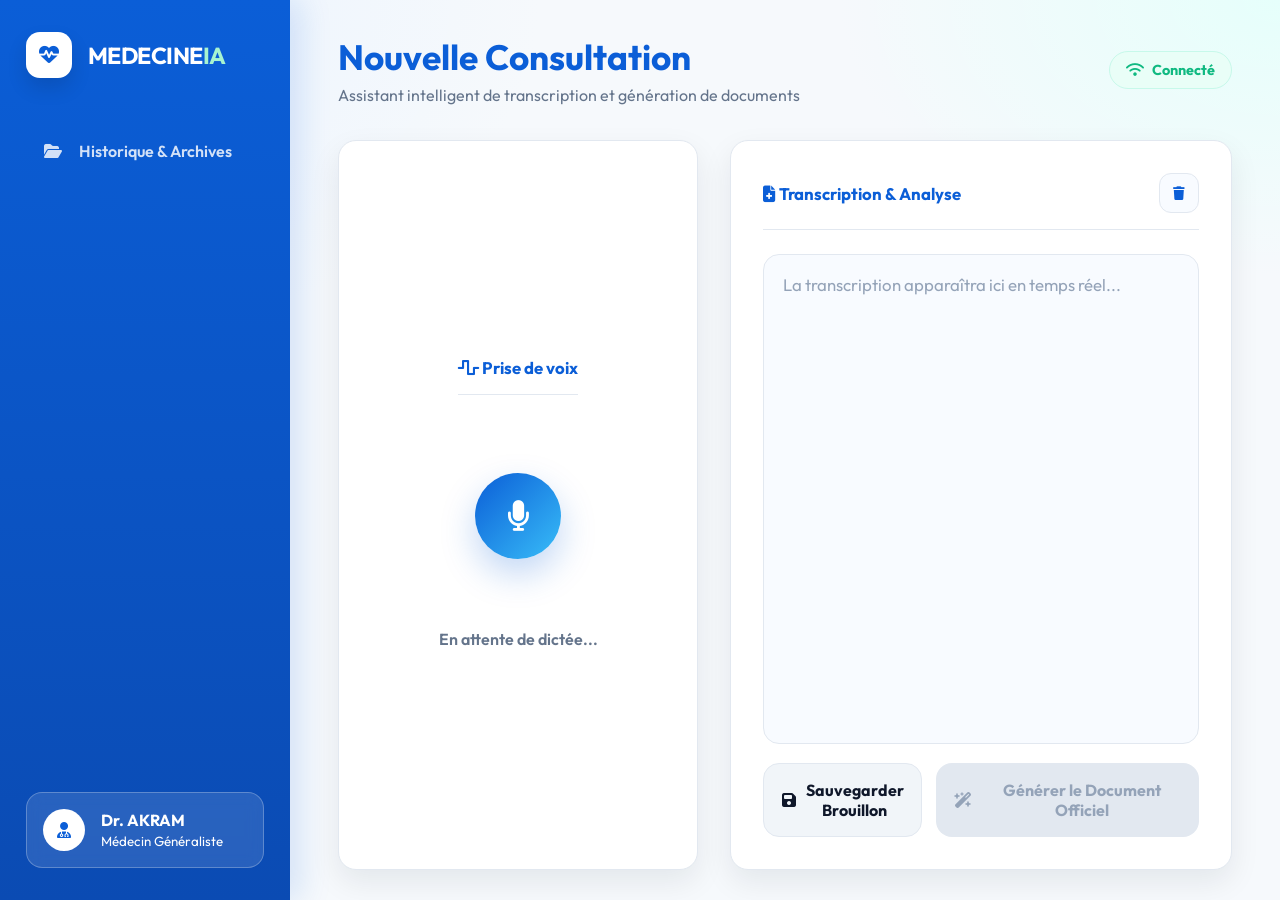
==== index.html @ 038d1749 "Initial secure commit - API keys in .env only" ====
<!DOCTYPE html>
<html lang="fr">
<head>
    <meta charset="UTF-8">
    <meta name="viewport" content="width=device-width, initial-scale=1.0">
    <title> MEDVOX | Consultation</title>
    <link href="https://fonts.googleapis.com/css2?family=Outfit:wght@300;400;500;700&display=swap" rel="stylesheet">
    <link rel="stylesheet" href="https://cdnjs.cloudflare.com/ajax/libs/font-awesome/6.4.0/css/all.min.css">
    <link rel="stylesheet" href="style.css">
</head>
<body>

    <div class="layout">
        <aside class="sidebar">
            <div class="brand">
                <div class="logo-icon"><i class="fa-solid fa-heart-pulse"></i></div>
                <div class="logo-text">MEDECINE<span>IA</span></div>
            </div>

            <nav class="menu">
                <a href="history.html">
                    <i class="fa-solid fa-folder-open"></i> <span>Historique & Archives</span>
                </a>
            </nav>

            <div class="user-card">
                <div class="avatar"><i class="fa-solid fa-user-doctor"></i></div>
                <div class="user-info">
                    <h4>Dr. AKRAM</h4>
                    <small>Médecin Généraliste</small>
                </div>
            </div>
        </aside>

        <main class="content">
            <header class="top-header">
                <div class="titles">
                    <h1>Nouvelle Consultation</h1>
                    <p>Assistant intelligent de transcription et génération de documents</p>
                </div>
                <div class="status-badge" id="connectionStatus">
                    <i class="fa-solid fa-wifi"></i> Connecté
                </div>
            </header>

            <div class="workspace">
                <div class="panel recording-panel">
                    <div class="panel-header">
                        <h3><i class="fa-solid fa-wave-square"></i> Prise de voix</h3>
                    </div>
                    
                    <div class="mic-container">
                        <div class="mic-button" id="btnRecord">
                            <i class="fa-solid fa-microphone" id="micIcon"></i>
                        </div>
                        <div class="pulse-ring"></div>
                        <div class="pulse-ring delay"></div>
                    </div>

                    <p id="status" class="status-message">En attente de dictée...</p>
                </div>

                <div class="panel result-panel">
                    <div class="panel-header">
                        <h3><i class="fa-solid fa-file-medical"></i> Transcription & Analyse</h3>
                        <div class="actions">
                            <button id="btnClear" class="icon-btn" title="Effacer"><i class="fa-solid fa-trash"></i></button>
                        </div>
                    </div>

                    <div id="aiAssistContainer" class="assist-panel" style="display:none; padding: 15px; margin-bottom: 10px; border-radius: 12px; background: rgba(255,255,255,0.5);">
                        <div style="display: flex; gap: 10px; margin-bottom: 10px;">
                            <div id="imcBadge" class="badge-assist"></div>
                            <div id="diagList" class="badge-assist blue"></div>
                        </div>
                        <div id="alertBox" class="alert-banner" style="display:none;">
                            <i class="fa-solid fa-triangle-exclamation"></i> 
                            <strong>ALERTE :</strong> <span id="alertText"></span>
                        </div>
                    </div>

                    <div class="editor-container">
                        <textarea id="rawText" placeholder="La transcription apparaîtra ici en temps réel..."></textarea>
                    </div>

                    <div class="panel-footer">
                        <button id="btnSaveDraft" class="btn-secondary">
                            <i class="fa-solid fa-floppy-disk"></i> Sauvegarder Brouillon
                        </button>

                        <button id="btnProcess" class="btn-primary" disabled>
                            <i class="fa-solid fa-wand-magic-sparkles"></i>
                            Générer le Document Officiel
                        </button>
                    </div>
                </div>
            </div>
        </main>
    </div>

    <div id="resultOverlay" class="overlay" style="display:none;">
        <div class="modal glass-effect">
            <div class="modal-header">
                <h2><i class="fa-solid fa-check-circle"></i> Document Prêt</h2>
                <button id="closeModal" class="close-icon"><i class="fa-solid fa-xmark"></i></button>
            </div>
            
            <form action="generate_pdf.php" method="POST" target="_blank">
                <div class="input-group">
                    <label>Type de Document</label>
                    <div class="input-wrapper">
                        <i class="fa-solid fa-tag"></i>
                        <input type="text" name="doc_title" id="docTitle" readonly>
                    </div>
                </div>
                <div class="input-group">
                    <label>Contenu Médical Structuré</label>
                    <div class="textarea-wrapper">
                        <textarea name="doc_content" id="docContent" required></textarea>
                    </div>
                </div>
                <button type="submit" class="btn-success">
                    <i class="fa-solid fa-print"></i> Valider & Imprimer PDF
                </button>
            </form>
        </div>
    </div>

    <script src="script.js"></script>
</body>
</html>
---- style.css ----
/* ======= Base & Theme (Medical) ======= */
:root {
    --primary: #0b5ed7;
    --primary-dark: #0a4db0;
    --secondary: #10b981;
    --secondary-dark: #0f9f7a;
    --accent: #38bdf8;
    --accent-soft: #e0f2fe;
    --danger: #ef4444;
    --bg: #f6f9fc;
    --bg-2: #eef5ff;
    --panel: #ffffff;
    --panel-soft: #f8fbff;
    --text: #0f172a;
    --muted: #64748b;
    --border: #e2e8f0;
    --shadow: 0 12px 30px rgba(15, 23, 42, 0.08);
    --radius: 18px;
}

* { margin: 0; padding: 0; box-sizing: border-box; }

body {
    font-family: 'Outfit', sans-serif;
    background: radial-gradient(900px 600px at 0% 0%, #e9f3ff 0%, transparent 60%),
                radial-gradient(800px 500px at 100% 0%, #e6fffb 0%, transparent 55%),
                var(--bg);
    color: var(--text);
    height: 100vh;
    overflow: hidden;
}

/* LAYOUT */
.layout { display: flex; height: 100vh; }

/* SIDEBAR */
.sidebar {
    width: 290px;
    background: linear-gradient(180deg, #0b5ed7 0%, #0b4bb3 100%);
    color: #ffffff;
    display: flex;
    flex-direction: column;
    padding: 2rem 1.6rem;
    position: relative;
    box-shadow: 10px 0 30px rgba(11, 94, 215, 0.15);
    z-index: 10;
}

.brand { display: flex; align-items: center; gap: 1rem; margin-bottom: 3rem; }
.logo-icon {
    width: 46px; height: 46px;
    background: #ffffff;
    color: var(--primary);
    border-radius: 14px;
    display: flex; align-items: center; justify-content: center;
    font-size: 1.25rem;
    box-shadow: 0 10px 20px rgba(0, 0, 0, 0.12);
}
.logo-text { font-size: 1.45rem; font-weight: 700; letter-spacing: -0.5px; }
.logo-text span { color: #a7f3d0; }

.menu { display: flex; flex-direction: column; gap: 0.6rem; flex: 1; }
.menu a {
    display: flex; align-items: center; gap: 1rem;
    padding: 0.9rem 1rem;
    color: rgba(255, 255, 255, 0.82);
    text-decoration: none;
    border-radius: 14px;
    transition: 0.25s ease;
    font-weight: 600;
    border: 1px solid transparent;
}
.menu a:hover, .menu a.active {
    background: rgba(255, 255, 255, 0.16);
    color: #ffffff;
    border-color: rgba(255, 255, 255, 0.35);
    transform: translateX(4px);
}
.menu i { width: 20px; text-align: center; }

.user-card {
    display: flex; align-items: center; gap: 1rem;
    padding: 1rem;
    background: rgba(255, 255, 255, 0.12);
    border-radius: 16px;
    border: 1px solid rgba(255, 255, 255, 0.25);
    backdrop-filter: blur(8px);
}
.avatar {
    width: 42px; height: 42px;
    background: #ffffff;
    color: var(--primary);
    border-radius: 50%;
    display: flex; align-items: center; justify-content: center;
    font-weight: 700;
}

/* MAIN CONTENT */
.content { flex: 1; padding: 2.2rem 3rem; overflow-y: auto; }

.top-header {
    display: flex; justify-content: space-between; align-items: center;
    margin-bottom: 2.2rem;
}
.titles h1 { font-size: 2.2rem; font-weight: 700; color: var(--primary); }
.titles p { color: var(--muted); margin-top: 6px; }

.status-badge {
    padding: 0.55rem 1rem;
    background: #e9fef7;
    color: var(--secondary);
    border-radius: 999px;
    font-size: 0.9rem;
    font-weight: 700;
    display: flex; align-items: center; gap: 8px;
    border: 1px solid #c7f9ea;
}

.workspace {
    display: grid;
    grid-template-columns: 360px 1fr;
    gap: 2rem;
    height: calc(100vh - 170px);
}

/* PANELS */
.panel {
    background: var(--panel);
    border-radius: var(--radius);
    padding: 2rem;
    box-shadow: var(--shadow);
    display: flex; flex-direction: column;
    border: 1px solid var(--border);
}

.panel-header {
    display: flex; justify-content: space-between; align-items: center;
    margin-bottom: 1.5rem;
    padding-bottom: 1rem;
    border-bottom: 1px solid var(--border);
}
.panel-header h3 { font-size: 1.05rem; color: var(--primary); font-weight: 700; }

.actions { display: flex; gap: 0.5rem; }
.icon-btn {
    border: 1px solid var(--border);
    background: var(--panel-soft);
    color: var(--primary);
    width: 40px; height: 40px;
    border-radius: 12px;
    cursor: pointer;
    transition: 0.2s ease;
}
.icon-btn:hover { background: #e9f3ff; border-color: #cfe3ff; }

/* MICROPHONE */
.recording-panel { align-items: center; justify-content: center; text-align: center; position: relative; overflow: hidden; }
.mic-container { position: relative; width: 130px; height: 130px; display: flex; align-items: center; justify-content: center; margin: 2rem 0; }
.mic-button {
    width: 86px; height: 86px;
    background: linear-gradient(135deg, var(--primary), var(--accent));
    border-radius: 50%;
    display: flex; align-items: center; justify-content: center;
    color: white; font-size: 1.9rem;
    cursor: pointer;
    z-index: 2;
    transition: 0.25s ease;
    box-shadow: 0 15px 35px rgba(11, 94, 215, 0.25);
}
.mic-button:hover { transform: scale(1.06); }

.recording .mic-button { background: linear-gradient(135deg, #fb7185, #ef4444); box-shadow: 0 15px 35px rgba(239, 68, 68, 0.35); }
.pulse-ring {
    position: absolute; width: 100%; height: 100%;
    border-radius: 50%; border: 2px solid rgba(11, 94, 215, 0.35);
    opacity: 0; transform: scale(0.8);
}
.recording .pulse-ring { animation: pulse 2s infinite; }
.recording .pulse-ring.delay { animation-delay: 0.5s; }

@keyframes pulse {
    0% { transform: scale(0.8); opacity: 0.6; }
    100% { transform: scale(2.1); opacity: 0; }
}

.status-message {
    font-weight: 600; color: var(--muted);
    margin-top: 1rem; min-height: 24px;
}

/* ASSISTANT */
.assist-panel { background: #f7fbff; border: 1px solid #e1f0ff; }
.badge-assist {
    background: #e8f0ff;
    color: #1d4ed8;
    padding: 0.5rem 0.8rem;
    border-radius: 999px;
    font-size: 0.85rem;
    font-weight: 700;
}
.badge-assist.blue { background: #e0f2fe; color: #0369a1; }
.alert-banner {
    background: #fff1f2;
    color: #be123c;
    padding: 0.8rem 1rem;
    border-radius: 12px;
    border: 1px solid #fecdd3;
}

/* ÉDITEUR */
.result-panel { position: relative; }
.editor-container { flex: 1; position: relative; }
textarea {
    width: 100%; height: 100%;
    border: 1px solid var(--border);
    border-radius: 16px;
    resize: none;
    font-family: 'Outfit', sans-serif; font-size: 1.05rem; line-height: 1.7;
    color: var(--text); outline: none;
    background: var(--panel-soft);
    padding: 1rem 1.2rem;
}
textarea::placeholder { color: #94a3b8; }

.panel-footer { display: flex; gap: 14px; margin-top: 1.2rem; }

.btn-primary, .btn-secondary, .btn-success {
    padding: 1rem 1.1rem;
    border: none; border-radius: 16px;
    font-size: 1rem; font-weight: 700; font-family: 'Outfit', sans-serif;
    cursor: pointer; transition: 0.25s ease;
    display: flex; align-items: center; justify-content: center; gap: 10px;
}

.btn-primary {
    width: 100%;
    background: linear-gradient(135deg, var(--secondary), #34d399);
    color: #0b1220;
    box-shadow: 0 10px 25px rgba(16, 185, 129, 0.25);
}
.btn-primary:disabled { background: #e2e8f0; color: #94a3b8; box-shadow: none; cursor: not-allowed; }
.btn-primary:hover:not(:disabled) { transform: translateY(-2px); }

.btn-secondary {
    background: #f1f5f9;
    color: var(--text);
    border: 1px solid var(--border);
}
.btn-secondary:hover { background: #e2e8f0; border-color: #cbd5e1; }

.btn-success {
    width: 100%;
    background: linear-gradient(135deg, var(--primary), #2563eb);
    color: #fff;
    box-shadow: 0 10px 25px rgba(37, 99, 235, 0.25);
}
.btn-success:hover { transform: translateY(-2px); }

/* MODAL */
.overlay {
    position: fixed; top: 0; left: 0; width: 100%; height: 100%;
    background: rgba(15, 23, 42, 0.45);
    backdrop-filter: blur(6px);
    display: flex; align-items: center; justify-content: center;
    z-index: 100;
}
.glass-effect {
    background: #ffffff;
    padding: 2.5rem; border-radius: 26px;
    width: 640px;
    box-shadow: var(--shadow);
    border: 1px solid var(--border);
}
.modal-header { display: flex; justify-content: space-between; margin-bottom: 1.8rem; align-items: center; }
.modal-header h2 { color: var(--primary); font-size: 1.4rem; }
.close-icon { background: none; border: none; font-size: 1.5rem; cursor: pointer; color: var(--muted); transition: 0.2s; }
.close-icon:hover { color: var(--danger); transform: rotate(90deg); }

.input-group { margin-bottom: 1.2rem; }
.input-group label {
    display: block; margin-bottom: 0.6rem; font-weight: 700; font-size: 0.8rem;
    color: var(--muted); text-transform: uppercase; letter-spacing: 0.6px;
}
.input-wrapper, .textarea-wrapper {
    background: #f8fafc;
    border: 1px solid var(--border);
    border-radius: 14px; padding: 1rem;
    display: flex; align-items: center; gap: 0.8rem;
    transition: 0.2s;
}
.input-wrapper:focus-within, .textarea-wrapper:focus-within {
    border-color: #bfdbfe;
    box-shadow: 0 0 0 4px rgba(59, 130, 246, 0.12);
}
.input-wrapper input {
    border: none; background: transparent; width: 100%; font-size: 1rem; font-weight: 600; color: var(--text); outline: none;
}
.input-wrapper i { color: var(--primary); }
.textarea-wrapper textarea { height: 160px; font-size: 0.95rem; }

/* ======= Historique ======= */
.controls-container {
    background: var(--panel);
    padding: 1.5rem;
    border-radius: 20px;
    box-shadow: var(--shadow);
    margin-bottom: 2rem;
    display: flex;
    flex-wrap: wrap;
    gap: 20px;
    align-items: center;
    justify-content: space-between;
    border: 1px solid var(--border);
}

.search-wrapper {
    flex: 1;
    min-width: 300px;
    position: relative;
}

.search-wrapper i {
    position: absolute;
    left: 20px;
    top: 50%;
    transform: translateY(-50%);
    color: var(--muted);
    font-size: 1.05rem;
}

.search-wrapper input {
    width: 100%;
    padding: 15px 15px 15px 55px;
    border: 1px solid var(--border);
    border-radius: 12px;
    font-size: 1rem;
    font-family: 'Outfit', sans-serif;
    outline: none;
    background: #f8fafc;
    color: var(--text);
    transition: all 0.3s ease;
}

.search-wrapper input:focus {
    background: #ffffff;
    border-color: #bfdbfe;
    box-shadow: 0 0 0 4px rgba(59, 130, 246, 0.12);
}

/* 2. Boutons Filtres */
.filters {
    display: flex;
    gap: 10px;
    flex-wrap: wrap;
}

.filter-btn {
    padding: 10px 20px;
    border: 1px solid var(--border);
    background: #f8fafc;
    color: var(--muted);
    border-radius: 12px;
    cursor: pointer;
    font-weight: 600;
    font-family: 'Outfit', sans-serif;
    transition: all 0.3s ease;
}

.filter-btn:hover {
    background: #eef2f7;
    transform: translateY(-2px);
}

.filter-btn.active {
    background: linear-gradient(135deg, var(--primary), #2563eb);
    color: white;
    box-shadow: 0 10px 25px rgba(37, 99, 235, 0.25);
    border-color: transparent;
}

/* 3. Grille des Documents */
.grid-docs {
    display: grid;
    grid-template-columns: repeat(auto-fill, minmax(320px, 1fr));
    gap: 25px;
    padding-bottom: 50px;
}

/* 4. Cartes (Cards) */
.card-doc {
    background: var(--panel);
    border-radius: 24px;
    padding: 25px;
    box-shadow: var(--shadow);
    position: relative;
    cursor: pointer;
    transition: all 0.3s cubic-bezier(0.25, 0.8, 0.25, 1);
    border: 1px solid var(--border);
    overflow: hidden;
    display: flex;
    flex-direction: column;
    gap: 15px;
}

.card-doc:hover {
    transform: translateY(-8px) scale(1.02);
    box-shadow: 0 20px 40px rgba(15, 23, 42, 0.12);
    border-color: #cfe3ff;
}

/* Entête de la carte (Icône + Titre) */
.card-header-row {
    display: flex;
    justify-content: space-between;
    align-items: flex-start;
}

.card-icon-box {
    width: 50px;
    height: 50px;
    border-radius: 14px;
    display: flex;
    align-items: center;
    justify-content: center;
    font-size: 1.4rem;
    transition: 0.3s;
}

/* Couleurs spécifiques selon le type */
.type-ordonnance { background: #ecfdf5; color: #059669; }
.type-certificat { background: #fff7ed; color: #ea580c; }
.type-courrier   { background: #eff6ff; color: #2563eb; }
.type-brouillon  { background: #fef3c7; color: #d97706; }

.card-title {
    font-size: 1.15rem;
    font-weight: 700;
    color: var(--text);
    margin-top: 10px;
}

.card-date {
    font-size: 0.85rem;
    color: var(--muted);
    margin-bottom: 10px;
}

.card-excerpt {
    font-size: 0.95rem;
    color: var(--muted);
    line-height: 1.6;
    background: #f8fafc;
    padding: 12px;
    border-radius: 12px;
    display: -webkit-box;
    -webkit-box-orient: vertical;
    overflow: hidden;
}

/* Badge Brouillon en haut à droite */
.badge-draft {
    position: absolute;
    top: 20px;
    right: 20px;
    background: #fff7ed;
    color: #c2410c;
    border: 1px solid #fed7aa;
    padding: 5px 12px;
    border-radius: 20px;
    font-size: 0.7rem;
    font-weight: 800;
    text-transform: uppercase;
    letter-spacing: 0.5px;
}

/* Zone Vide (Empty State) */
.empty-zone {
    grid-column: 1 / -1;
    text-align: center;
    padding: 80px 0;
    color: var(--muted);
}

.empty-zone i {
    font-size: 4rem;
    margin-bottom: 20px;
    color: #e2e8f0;
}
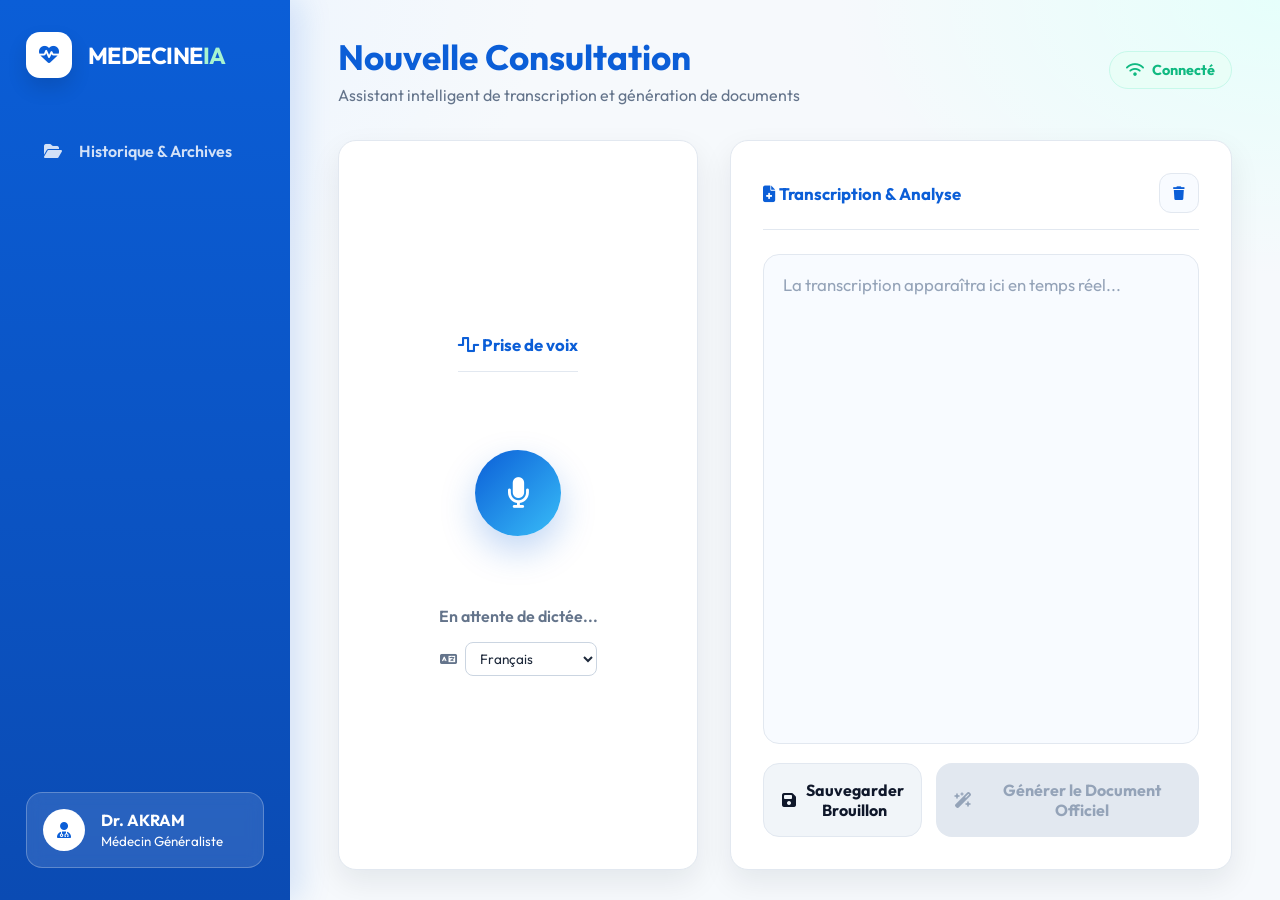
==== commit c83752e0: "Fix voice dictation: live text, auto-restart, clear errors - Show words in the text area while speak" ====
--- a/index.html
+++ b/index.html
@@ -58,6 +58,14 @@
                     </div>
 
                     <p id="status" class="status-message">En attente de dictée...</p>
+                    <label class="lang-picker" for="langSelect">
+                        <i class="fa-solid fa-language"></i>
+                        <select id="langSelect" aria-label="Langue de la dictée">
+                            <option value="fr-FR" selected>Français</option>
+                            <option value="ar-MA">العربية (Maroc)</option>
+                            <option value="en-US">English</option>
+                        </select>
+                    </label>
                 </div>
 
                 <div class="panel result-panel">
--- a/style.css
+++ b/style.css
@@ -485,4 +485,22 @@
     font-size: 4rem;
     margin-bottom: 20px;
     color: #e2e8f0;
-}+}
+/* Choix de la langue de dictée */
+.lang-picker {
+    display: inline-flex;
+    align-items: center;
+    gap: 8px;
+    margin-top: 12px;
+    font-size: 0.85rem;
+    color: #64748B;
+}
+.lang-picker select {
+    font: inherit;
+    padding: 6px 10px;
+    border: 1px solid #CBD5E1;
+    border-radius: 8px;
+    background: #fff;
+    color: #1E293B;
+    cursor: pointer;
+}
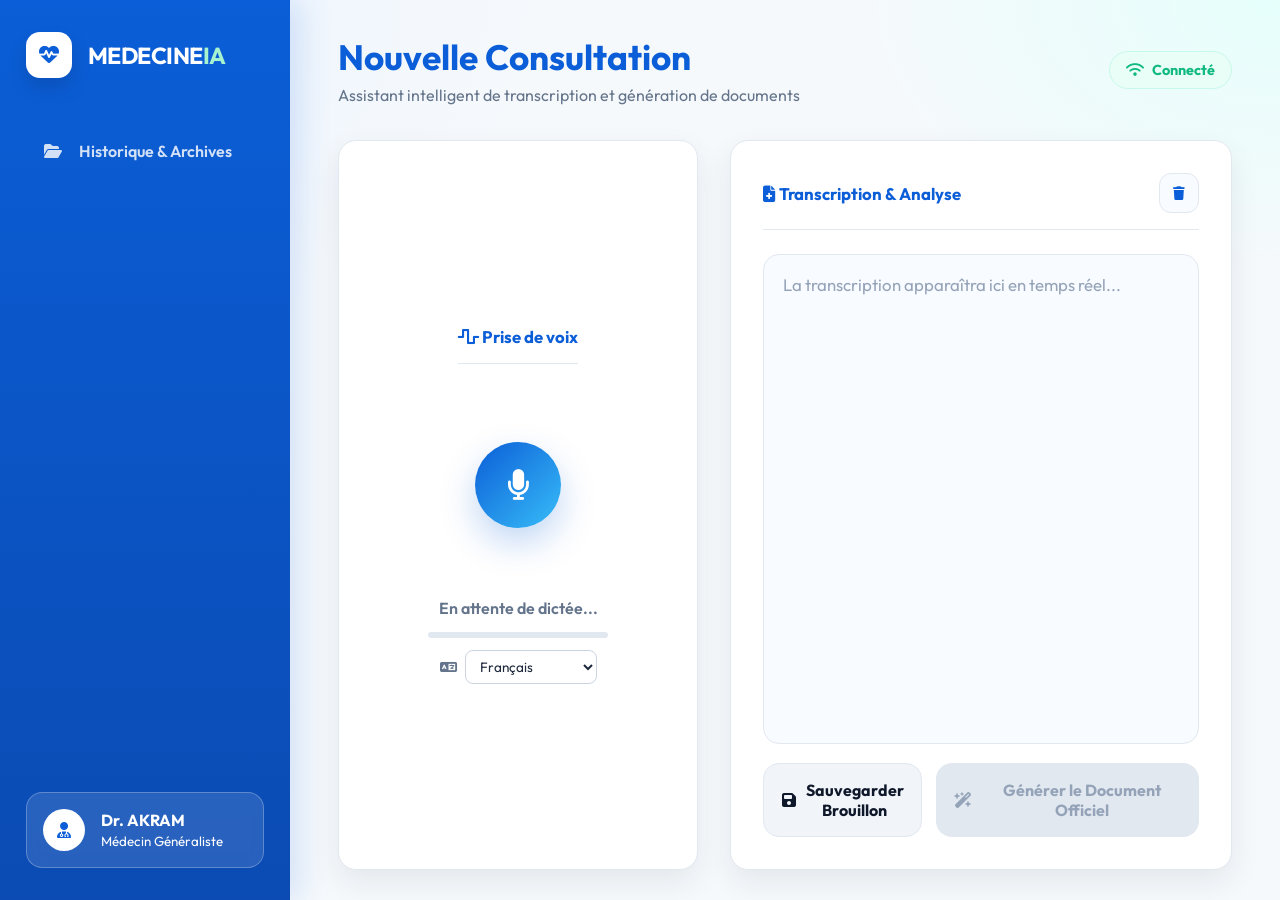
==== commit 6291eff1: "Add microphone level meter and dictation diagnostics Show a live input level under the mic button. I" ====
--- a/index.html
+++ b/index.html
@@ -58,6 +58,7 @@
                     </div>
 
                     <p id="status" class="status-message">En attente de dictée...</p>
+                    <div class="mic-level" title="Niveau du micro"><span id="micLevelBar"></span></div>
                     <label class="lang-picker" for="langSelect">
                         <i class="fa-solid fa-language"></i>
                         <select id="langSelect" aria-label="Langue de la dictée">
--- a/style.css
+++ b/style.css
@@ -504,3 +504,21 @@
     color: #1E293B;
     cursor: pointer;
 }
+
+/* Niveau du micro : montre si la voix est bien captée */
+.mic-level {
+    width: 180px;
+    height: 6px;
+    margin: 10px auto 0;
+    border-radius: 999px;
+    background: #E2E8F0;
+    overflow: hidden;
+}
+.mic-level span {
+    display: block;
+    width: 0%;
+    height: 100%;
+    border-radius: inherit;
+    background: linear-gradient(90deg, #10B981, #22C55E);
+    transition: width 0.08s linear;
+}
